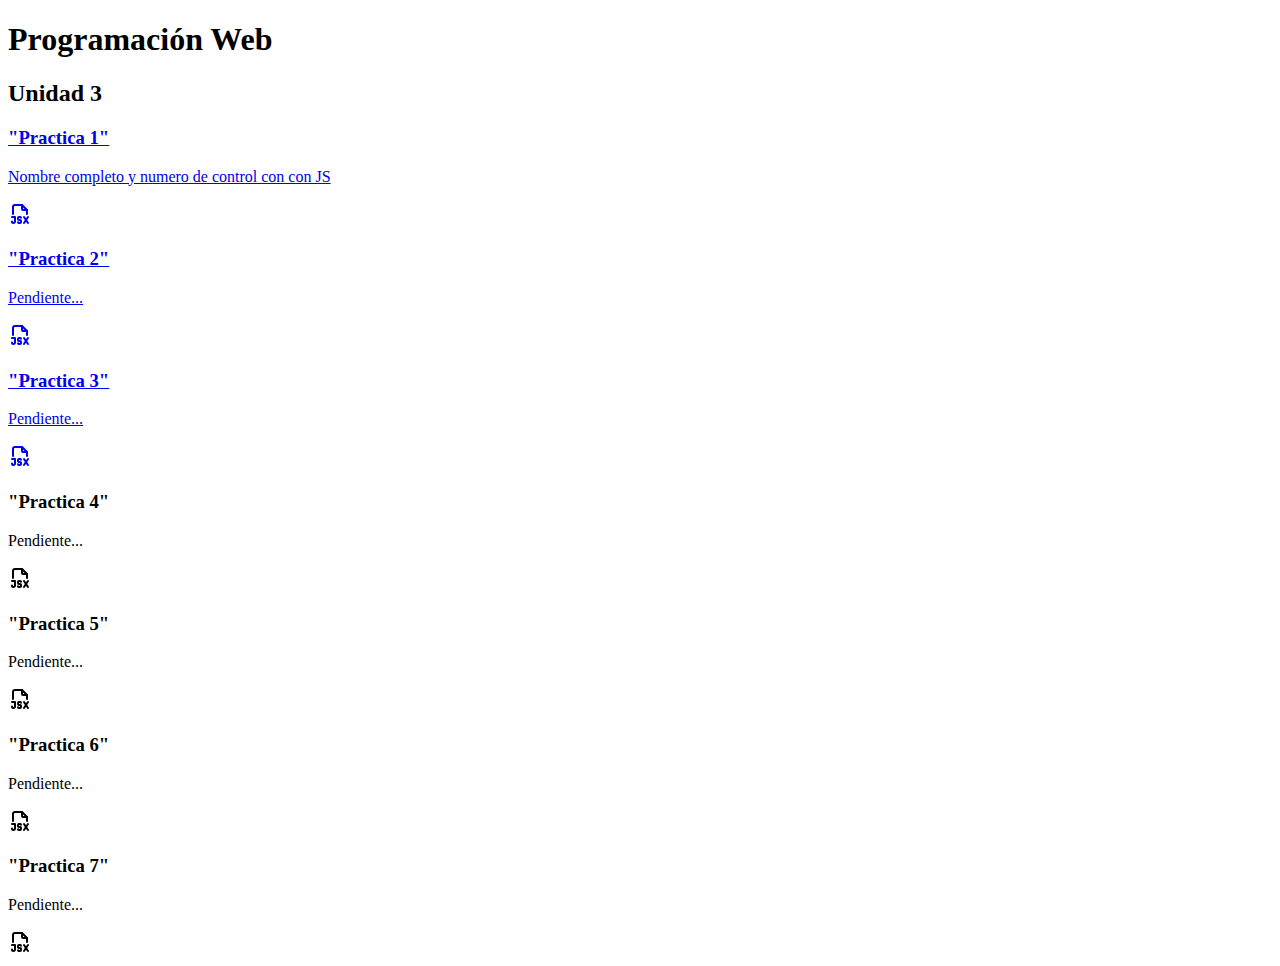
==== index.html @ dfa3f7fa "Asegurar archivos en la raíz del repositorio" ====
<!DOCTYPE html>
<html lang="en">
<head>
    <meta charset="UTF-8">
    <meta name="viewport" content="width=device-width, initial-scale=1.0">
    <title>Document</title>
    <link rel="stylesheet" href="css/estilos.css">
</head>
<body>
    <h1>Programación Web</h1>
    <h2>Unidad 3</h2>

    <div class="bento">
        <!-- practica 1 -->
        <a href="practicas/p1.html">
            <div class="grid grid1">
                <h3>"Practica 1"</h3>
                <p>Nombre completo y numero de control con con JS</p>
                <svg  xmlns="http://www.w3.org/2000/svg"  width="24"  height="24"  viewBox="0 0 24 24"  fill="none"  stroke="currentColor"  stroke-width="2"  stroke-linecap="round"  stroke-linejoin="round"  class="icon icon-tabler icons-tabler-outline icon-tabler-file-type-jsx"><path stroke="none" d="M0 0h24v24H0z" fill="none"/><path d="M14 3v4a1 1 0 0 0 1 1h4" /><path d="M5 12v-7a2 2 0 0 1 2 -2h7l5 5v4" /><path d="M4 15h3v4.5a1.5 1.5 0 0 1 -3 0" /><path d="M10 20.25c0 .414 .336 .75 .75 .75h1.25a1 1 0 0 0 1 -1v-1a1 1 0 0 0 -1 -1h-1a1 1 0 0 1 -1 -1v-1a1 1 0 0 1 1 -1h1.25a.75 .75 0 0 1 .75 .75" /><path d="M16 15l4 6" /><path d="M16 21l4 -6" /></svg>
            </div>
        </a>
        <!--  practica 2 -->
        <div>
            <a href="practicas/p2.html">
                <div class="grid grid2">
                    <h3>"Practica 2"</h3>
                    <p>Pendiente...</p>
                    <svg  xmlns="http://www.w3.org/2000/svg"  width="24"  height="24"  viewBox="0 0 24 24"  fill="none"  stroke="currentColor"  stroke-width="2"  stroke-linecap="round"  stroke-linejoin="round"  class="icon icon-tabler icons-tabler-outline icon-tabler-file-type-jsx"><path stroke="none" d="M0 0h24v24H0z" fill="none"/><path d="M14 3v4a1 1 0 0 0 1 1h4" /><path d="M5 12v-7a2 2 0 0 1 2 -2h7l5 5v4" /><path d="M4 15h3v4.5a1.5 1.5 0 0 1 -3 0" /><path d="M10 20.25c0 .414 .336 .75 .75 .75h1.25a1 1 0 0 0 1 -1v-1a1 1 0 0 0 -1 -1h-1a1 1 0 0 1 -1 -1v-1a1 1 0 0 1 1 -1h1.25a.75 .75 0 0 1 .75 .75" /><path d="M16 15l4 6" /><path d="M16 21l4 -6" /></svg>                <path stroke="none" d="M0 0h24v24H0z" fill="none"/>
                        <path d="M11 17a2.5 2.5 0 0 0 2 0" />
                        <path d="M12 3c-4.664 0 -7.396 2.331 -7.862 5.595a11.816 11.816 0 0 0 2 8.592a10.777 10.777 0 0 0 3.199 3.064c1.666 1 3.664 1 5.33 0a10.777 10.777 0 0 0 3.199 -3.064a11.89 11.89 0 0 0 2 -8.592c-.466 -3.265 -3.198 -5.595 -7.862 -5.595z" />
                        <path d="M8 11l2 2" />
                        <path d="M16 11l-2 2" />
                    </svg>
                </div>
            </a>
         </div>
        <!--  practica 3 -->
        <a href="practicas/p3.html">
            <div class="grid grid3" href="practicas/p2.html">
                <h3>"Practica 3"</h3>
                <p>Pendiente...</p>
                <svg  xmlns="http://www.w3.org/2000/svg"  width="24"  height="24"  viewBox="0 0 24 24"  fill="none"  stroke="currentColor"  stroke-width="2"  stroke-linecap="round"  stroke-linejoin="round"  class="icon icon-tabler icons-tabler-outline icon-tabler-file-type-jsx"><path stroke="none" d="M0 0h24v24H0z" fill="none"/><path d="M14 3v4a1 1 0 0 0 1 1h4" /><path d="M5 12v-7a2 2 0 0 1 2 -2h7l5 5v4" /><path d="M4 15h3v4.5a1.5 1.5 0 0 1 -3 0" /><path d="M10 20.25c0 .414 .336 .75 .75 .75h1.25a1 1 0 0 0 1 -1v-1a1 1 0 0 0 -1 -1h-1a1 1 0 0 1 -1 -1v-1a1 1 0 0 1 1 -1h1.25a.75 .75 0 0 1 .75 .75" /><path d="M16 15l4 6" /><path d="M16 21l4 -6" /></svg>                <path stroke="none" d="M0 0h24v24H0z" fill="none"/>
                    <path d="M15 3a3 3 0 0 1 3 3a3 3 0 1 1 -2.12 5.122l-4.758 4.758a3 3 0 1 1 -5.117 2.297l0 -.177l-.176 0a3 3 0 1 1 2.298 -5.115l4.758 -4.758a3 3 0 0 1 2.12 -5.122z" />
            </div>
        </a>
        <!--  practica 4 -->
        <div class="grid grid4">
            <h3>"Practica 4"</h3>
            <p>Pendiente...</p>
            <svg  xmlns="http://www.w3.org/2000/svg"  width="24"  height="24"  viewBox="0 0 24 24"  fill="none"  stroke="currentColor"  stroke-width="2"  stroke-linecap="round"  stroke-linejoin="round"  class="icon icon-tabler icons-tabler-outline icon-tabler-file-type-jsx"><path stroke="none" d="M0 0h24v24H0z" fill="none"/><path d="M14 3v4a1 1 0 0 0 1 1h4" /><path d="M5 12v-7a2 2 0 0 1 2 -2h7l5 5v4" /><path d="M4 15h3v4.5a1.5 1.5 0 0 1 -3 0" /><path d="M10 20.25c0 .414 .336 .75 .75 .75h1.25a1 1 0 0 0 1 -1v-1a1 1 0 0 0 -1 -1h-1a1 1 0 0 1 -1 -1v-1a1 1 0 0 1 1 -1h1.25a.75 .75 0 0 1 .75 .75" /><path d="M16 15l4 6" /><path d="M16 21l4 -6" /></svg>                <path stroke="none" d="M0 0h24v24H0z" fill="none"/>
                <path d="M8 19m-2 0a2 2 0 1 0 4 0a2 2 0 1 0 -4 0" />
                <path d="M18 19m-2 0a2 2 0 1 0 4 0a2 2 0 1 0 -4 0" />
                <path d="M2 5h2.5l1.632 4.897a6 6 0 0 0 5.693 4.103h2.675a5.5 5.5 0 0 0 0 -11h-.5v6" />
                <path d="M6 9h14" />
                <path d="M9 17l1 -3" />
                <path d="M16 14l1 3" />
              </svg>
        </div>
        <!--  practica 5 -->
        <div class="grid grid5">
            <h3>"Practica 5"</h3>
            <p>Pendiente...</p>
            <svg  xmlns="http://www.w3.org/2000/svg"  width="24"  height="24"  viewBox="0 0 24 24"  fill="none"  stroke="currentColor"  stroke-width="2"  stroke-linecap="round"  stroke-linejoin="round"  class="icon icon-tabler icons-tabler-outline icon-tabler-file-type-jsx"><path stroke="none" d="M0 0h24v24H0z" fill="none"/><path d="M14 3v4a1 1 0 0 0 1 1h4" /><path d="M5 12v-7a2 2 0 0 1 2 -2h7l5 5v4" /><path d="M4 15h3v4.5a1.5 1.5 0 0 1 -3 0" /><path d="M10 20.25c0 .414 .336 .75 .75 .75h1.25a1 1 0 0 0 1 -1v-1a1 1 0 0 0 -1 -1h-1a1 1 0 0 1 -1 -1v-1a1 1 0 0 1 1 -1h1.25a.75 .75 0 0 1 .75 .75" /><path d="M16 15l4 6" /><path d="M16 21l4 -6" /></svg>                <path stroke="none" d="M0 0h24v24H0z" fill="none"/>
                <path d="M12 14m-7 0a7 7 0 1 0 14 0a7 7 0 1 0 -14 0" />
                <path d="M12 11v-6a2 2 0 0 1 2 -2h2v1a2 2 0 0 1 -2 2h-2" />
                <path d="M10 10.5c1.333 .667 2.667 .667 4 0" />
              </svg>
        </div>
        <!--  practica 6 -->
        <div class="grid grid6">
            <h3>"Practica 6"</h3>
            <p>Pendiente...</p>
            <svg  xmlns="http://www.w3.org/2000/svg"  width="24"  height="24"  viewBox="0 0 24 24"  fill="none"  stroke="currentColor"  stroke-width="2"  stroke-linecap="round"  stroke-linejoin="round"  class="icon icon-tabler icons-tabler-outline icon-tabler-file-type-jsx"><path stroke="none" d="M0 0h24v24H0z" fill="none"/><path d="M14 3v4a1 1 0 0 0 1 1h4" /><path d="M5 12v-7a2 2 0 0 1 2 -2h7l5 5v4" /><path d="M4 15h3v4.5a1.5 1.5 0 0 1 -3 0" /><path d="M10 20.25c0 .414 .336 .75 .75 .75h1.25a1 1 0 0 0 1 -1v-1a1 1 0 0 0 -1 -1h-1a1 1 0 0 1 -1 -1v-1a1 1 0 0 1 1 -1h1.25a.75 .75 0 0 1 .75 .75" /><path d="M16 15l4 6" /><path d="M16 21l4 -6" /></svg>                <path stroke="none" d="M0 0h24v24H0z" fill="none"/>
                <path d="M17.553 16.75a7.5 7.5 0 0 0 -10.606 0" />
                <path d="M18 3.804a6 6 0 0 0 -8.196 2.196l10.392 6a6 6 0 0 0 -2.196 -8.196z" />
                <path d="M16.732 10c1.658 -2.87 2.225 -5.644 1.268 -6.196c-.957 -.552 -3.075 1.326 -4.732 4.196" />
                <path d="M15 9l-3 5.196" />
                <path d="M3 19.25a2.4 2.4 0 0 1 1 -.25a2.4 2.4 0 0 1 2 1a2.4 2.4 0 0 0 2 1a2.4 2.4 0 0 0 2 -1a2.4 2.4 0 0 1 2 -1a2.4 2.4 0 0 1 2 1a2.4 2.4 0 0 0 2 1a2.4 2.4 0 0 0 2 -1a2.4 2.4 0 0 1 2 -1a2.4 2.4 0 0 1 1 .25" />
              </svg>
        </div>
        <!--  practica 7 -->
        <div class="grid grid7">
            <h3>"Practica 7"</h3>
            <p>Pendiente...</p>
            <svg  xmlns="http://www.w3.org/2000/svg"  width="24"  height="24"  viewBox="0 0 24 24"  fill="none"  stroke="currentColor"  stroke-width="2"  stroke-linecap="round"  stroke-linejoin="round"  class="icon icon-tabler icons-tabler-outline icon-tabler-file-type-jsx"><path stroke="none" d="M0 0h24v24H0z" fill="none"/><path d="M14 3v4a1 1 0 0 0 1 1h4" /><path d="M5 12v-7a2 2 0 0 1 2 -2h7l5 5v4" /><path d="M4 15h3v4.5a1.5 1.5 0 0 1 -3 0" /><path d="M10 20.25c0 .414 .336 .75 .75 .75h1.25a1 1 0 0 0 1 -1v-1a1 1 0 0 0 -1 -1h-1a1 1 0 0 1 -1 -1v-1a1 1 0 0 1 1 -1h1.25a.75 .75 0 0 1 .75 .75" /><path d="M16 15l4 6" /><path d="M16 21l4 -6" /></svg>                <path stroke="none" d="M0 0h24v24H0z" fill="none"/>
                <path d="M5.628 11.283l5.644 -5.637c2.665 -2.663 5.924 -3.747 8.663 -1.205l.188 .181a2.987 2.987 0 0 1 0 4.228l-11.287 11.274a3 3 0 0 1 -4.089 .135l-.143 -.135c-2.728 -2.724 -1.704 -6.117 1.024 -8.841z" />
                <path d="M9.5 7.5l1.5 3.5" />
                <path d="M6.5 10.5l1.5 3.5" />
                <path d="M12.5 4.5l1.5 3.5" />
              </svg>
        </div>
        </div>
    </div>

</body>
</html>
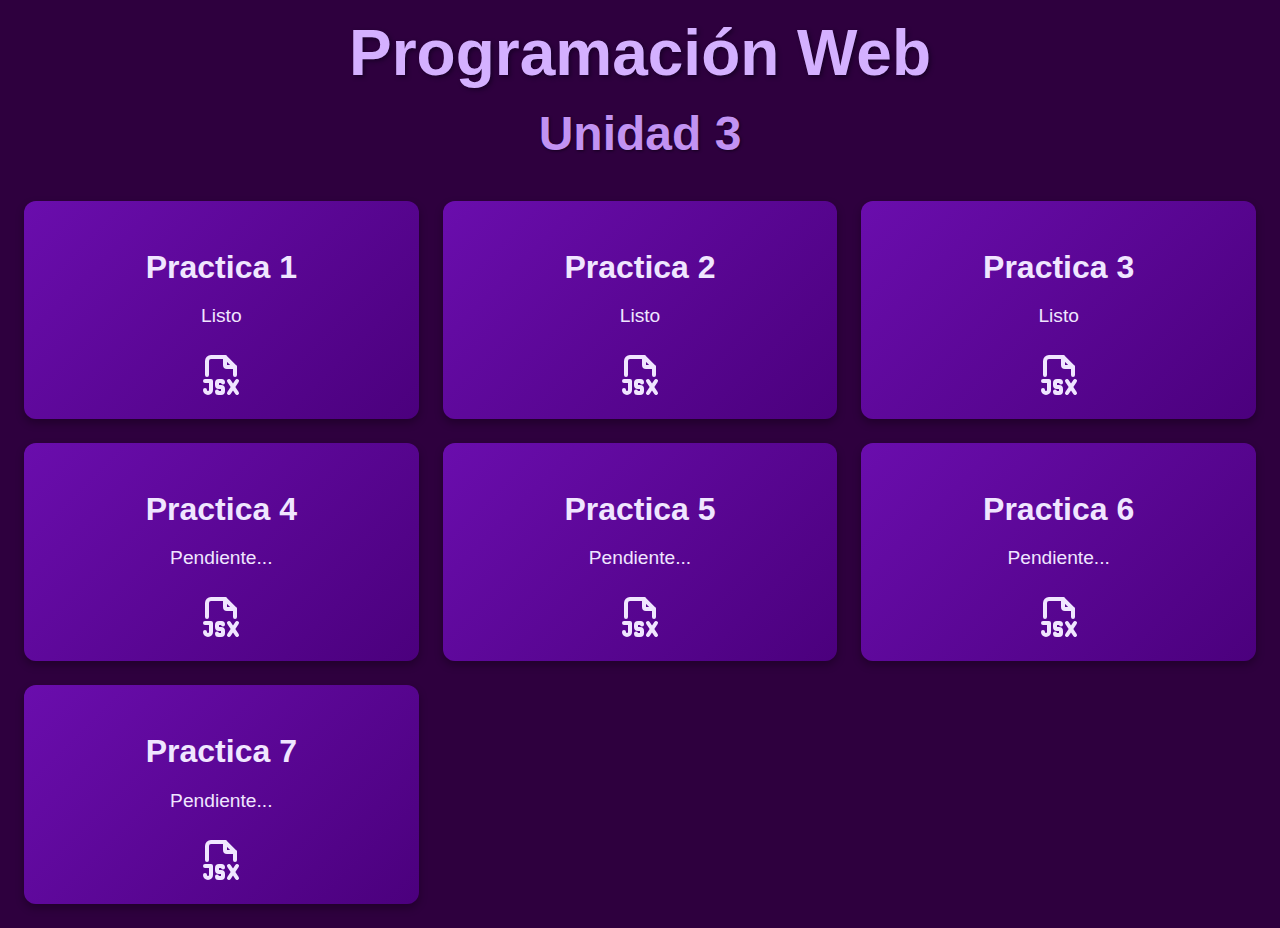
==== commit 78081f50: "Morado" ====
--- a/index.html
+++ b/index.html
@@ -14,8 +14,8 @@
         <!-- practica 1 -->
         <a href="practicas/p1.html">
             <div class="grid grid1">
-                <h3>"Practica 1"</h3>
-                <p>Nombre completo y numero de control con con JS</p>
+                <h3>Practica 1</h3>
+                <p>Listo</p>
                 <svg  xmlns="http://www.w3.org/2000/svg"  width="24"  height="24"  viewBox="0 0 24 24"  fill="none"  stroke="currentColor"  stroke-width="2"  stroke-linecap="round"  stroke-linejoin="round"  class="icon icon-tabler icons-tabler-outline icon-tabler-file-type-jsx"><path stroke="none" d="M0 0h24v24H0z" fill="none"/><path d="M14 3v4a1 1 0 0 0 1 1h4" /><path d="M5 12v-7a2 2 0 0 1 2 -2h7l5 5v4" /><path d="M4 15h3v4.5a1.5 1.5 0 0 1 -3 0" /><path d="M10 20.25c0 .414 .336 .75 .75 .75h1.25a1 1 0 0 0 1 -1v-1a1 1 0 0 0 -1 -1h-1a1 1 0 0 1 -1 -1v-1a1 1 0 0 1 1 -1h1.25a.75 .75 0 0 1 .75 .75" /><path d="M16 15l4 6" /><path d="M16 21l4 -6" /></svg>
             </div>
         </a>
@@ -23,8 +23,8 @@
         <div>
             <a href="practicas/p2.html">
                 <div class="grid grid2">
-                    <h3>"Practica 2"</h3>
-                    <p>Pendiente...</p>
+                    <h3>Practica 2</h3>
+                    <p>Listo</p>
                     <svg  xmlns="http://www.w3.org/2000/svg"  width="24"  height="24"  viewBox="0 0 24 24"  fill="none"  stroke="currentColor"  stroke-width="2"  stroke-linecap="round"  stroke-linejoin="round"  class="icon icon-tabler icons-tabler-outline icon-tabler-file-type-jsx"><path stroke="none" d="M0 0h24v24H0z" fill="none"/><path d="M14 3v4a1 1 0 0 0 1 1h4" /><path d="M5 12v-7a2 2 0 0 1 2 -2h7l5 5v4" /><path d="M4 15h3v4.5a1.5 1.5 0 0 1 -3 0" /><path d="M10 20.25c0 .414 .336 .75 .75 .75h1.25a1 1 0 0 0 1 -1v-1a1 1 0 0 0 -1 -1h-1a1 1 0 0 1 -1 -1v-1a1 1 0 0 1 1 -1h1.25a.75 .75 0 0 1 .75 .75" /><path d="M16 15l4 6" /><path d="M16 21l4 -6" /></svg>                <path stroke="none" d="M0 0h24v24H0z" fill="none"/>
                         <path d="M11 17a2.5 2.5 0 0 0 2 0" />
                         <path d="M12 3c-4.664 0 -7.396 2.331 -7.862 5.595a11.816 11.816 0 0 0 2 8.592a10.777 10.777 0 0 0 3.199 3.064c1.666 1 3.664 1 5.33 0a10.777 10.777 0 0 0 3.199 -3.064a11.89 11.89 0 0 0 2 -8.592c-.466 -3.265 -3.198 -5.595 -7.862 -5.595z" />
@@ -37,15 +37,15 @@
         <!--  practica 3 -->
         <a href="practicas/p3.html">
             <div class="grid grid3" href="practicas/p2.html">
-                <h3>"Practica 3"</h3>
-                <p>Pendiente...</p>
+                <h3>Practica 3</h3>
+                <p>Listo</p>
                 <svg  xmlns="http://www.w3.org/2000/svg"  width="24"  height="24"  viewBox="0 0 24 24"  fill="none"  stroke="currentColor"  stroke-width="2"  stroke-linecap="round"  stroke-linejoin="round"  class="icon icon-tabler icons-tabler-outline icon-tabler-file-type-jsx"><path stroke="none" d="M0 0h24v24H0z" fill="none"/><path d="M14 3v4a1 1 0 0 0 1 1h4" /><path d="M5 12v-7a2 2 0 0 1 2 -2h7l5 5v4" /><path d="M4 15h3v4.5a1.5 1.5 0 0 1 -3 0" /><path d="M10 20.25c0 .414 .336 .75 .75 .75h1.25a1 1 0 0 0 1 -1v-1a1 1 0 0 0 -1 -1h-1a1 1 0 0 1 -1 -1v-1a1 1 0 0 1 1 -1h1.25a.75 .75 0 0 1 .75 .75" /><path d="M16 15l4 6" /><path d="M16 21l4 -6" /></svg>                <path stroke="none" d="M0 0h24v24H0z" fill="none"/>
                     <path d="M15 3a3 3 0 0 1 3 3a3 3 0 1 1 -2.12 5.122l-4.758 4.758a3 3 0 1 1 -5.117 2.297l0 -.177l-.176 0a3 3 0 1 1 2.298 -5.115l4.758 -4.758a3 3 0 0 1 2.12 -5.122z" />
             </div>
         </a>
         <!--  practica 4 -->
         <div class="grid grid4">
-            <h3>"Practica 4"</h3>
+            <h3>Practica 4</h3>
             <p>Pendiente...</p>
             <svg  xmlns="http://www.w3.org/2000/svg"  width="24"  height="24"  viewBox="0 0 24 24"  fill="none"  stroke="currentColor"  stroke-width="2"  stroke-linecap="round"  stroke-linejoin="round"  class="icon icon-tabler icons-tabler-outline icon-tabler-file-type-jsx"><path stroke="none" d="M0 0h24v24H0z" fill="none"/><path d="M14 3v4a1 1 0 0 0 1 1h4" /><path d="M5 12v-7a2 2 0 0 1 2 -2h7l5 5v4" /><path d="M4 15h3v4.5a1.5 1.5 0 0 1 -3 0" /><path d="M10 20.25c0 .414 .336 .75 .75 .75h1.25a1 1 0 0 0 1 -1v-1a1 1 0 0 0 -1 -1h-1a1 1 0 0 1 -1 -1v-1a1 1 0 0 1 1 -1h1.25a.75 .75 0 0 1 .75 .75" /><path d="M16 15l4 6" /><path d="M16 21l4 -6" /></svg>                <path stroke="none" d="M0 0h24v24H0z" fill="none"/>
                 <path d="M8 19m-2 0a2 2 0 1 0 4 0a2 2 0 1 0 -4 0" />
@@ -58,7 +58,7 @@
         </div>
         <!--  practica 5 -->
         <div class="grid grid5">
-            <h3>"Practica 5"</h3>
+            <h3>Practica 5</h3>
             <p>Pendiente...</p>
             <svg  xmlns="http://www.w3.org/2000/svg"  width="24"  height="24"  viewBox="0 0 24 24"  fill="none"  stroke="currentColor"  stroke-width="2"  stroke-linecap="round"  stroke-linejoin="round"  class="icon icon-tabler icons-tabler-outline icon-tabler-file-type-jsx"><path stroke="none" d="M0 0h24v24H0z" fill="none"/><path d="M14 3v4a1 1 0 0 0 1 1h4" /><path d="M5 12v-7a2 2 0 0 1 2 -2h7l5 5v4" /><path d="M4 15h3v4.5a1.5 1.5 0 0 1 -3 0" /><path d="M10 20.25c0 .414 .336 .75 .75 .75h1.25a1 1 0 0 0 1 -1v-1a1 1 0 0 0 -1 -1h-1a1 1 0 0 1 -1 -1v-1a1 1 0 0 1 1 -1h1.25a.75 .75 0 0 1 .75 .75" /><path d="M16 15l4 6" /><path d="M16 21l4 -6" /></svg>                <path stroke="none" d="M0 0h24v24H0z" fill="none"/>
                 <path d="M12 14m-7 0a7 7 0 1 0 14 0a7 7 0 1 0 -14 0" />
@@ -68,7 +68,7 @@
         </div>
         <!--  practica 6 -->
         <div class="grid grid6">
-            <h3>"Practica 6"</h3>
+            <h3>Practica 6</h3>
             <p>Pendiente...</p>
             <svg  xmlns="http://www.w3.org/2000/svg"  width="24"  height="24"  viewBox="0 0 24 24"  fill="none"  stroke="currentColor"  stroke-width="2"  stroke-linecap="round"  stroke-linejoin="round"  class="icon icon-tabler icons-tabler-outline icon-tabler-file-type-jsx"><path stroke="none" d="M0 0h24v24H0z" fill="none"/><path d="M14 3v4a1 1 0 0 0 1 1h4" /><path d="M5 12v-7a2 2 0 0 1 2 -2h7l5 5v4" /><path d="M4 15h3v4.5a1.5 1.5 0 0 1 -3 0" /><path d="M10 20.25c0 .414 .336 .75 .75 .75h1.25a1 1 0 0 0 1 -1v-1a1 1 0 0 0 -1 -1h-1a1 1 0 0 1 -1 -1v-1a1 1 0 0 1 1 -1h1.25a.75 .75 0 0 1 .75 .75" /><path d="M16 15l4 6" /><path d="M16 21l4 -6" /></svg>                <path stroke="none" d="M0 0h24v24H0z" fill="none"/>
                 <path d="M17.553 16.75a7.5 7.5 0 0 0 -10.606 0" />
@@ -80,7 +80,7 @@
         </div>
         <!--  practica 7 -->
         <div class="grid grid7">
-            <h3>"Practica 7"</h3>
+            <h3>Practica 7</h3>
             <p>Pendiente...</p>
             <svg  xmlns="http://www.w3.org/2000/svg"  width="24"  height="24"  viewBox="0 0 24 24"  fill="none"  stroke="currentColor"  stroke-width="2"  stroke-linecap="round"  stroke-linejoin="round"  class="icon icon-tabler icons-tabler-outline icon-tabler-file-type-jsx"><path stroke="none" d="M0 0h24v24H0z" fill="none"/><path d="M14 3v4a1 1 0 0 0 1 1h4" /><path d="M5 12v-7a2 2 0 0 1 2 -2h7l5 5v4" /><path d="M4 15h3v4.5a1.5 1.5 0 0 1 -3 0" /><path d="M10 20.25c0 .414 .336 .75 .75 .75h1.25a1 1 0 0 0 1 -1v-1a1 1 0 0 0 -1 -1h-1a1 1 0 0 1 -1 -1v-1a1 1 0 0 1 1 -1h1.25a.75 .75 0 0 1 .75 .75" /><path d="M16 15l4 6" /><path d="M16 21l4 -6" /></svg>                <path stroke="none" d="M0 0h24v24H0z" fill="none"/>
                 <path d="M5.628 11.283l5.644 -5.637c2.665 -2.663 5.924 -3.747 8.663 -1.205l.188 .181a2.987 2.987 0 0 1 0 4.228l-11.287 11.274a3 3 0 0 1 -4.089 .135l-.143 -.135c-2.728 -2.724 -1.704 -6.117 1.024 -8.841z" />
--- a/css/estilos.css
+++ b/css/estilos.css
@@ -0,0 +1,96 @@
+/* Estilo base */
+body {
+    background-color: #2e003e; /* Morado oscuro */
+    font-family: 'Arial', sans-serif;
+    margin: 0;
+    padding: 0;
+    color: #ffffff; /* Texto claro para contraste */
+}
+
+h1, h2 {
+    text-align: center;
+    margin: 1rem 0;
+    font-weight: bold;
+}
+
+h1 {
+    font-size: 4rem;
+    color: #d4b0ff; /* Morado claro */
+    text-shadow: 2px 2px 4px #1a0029;
+}
+
+h2 {
+    font-size: 3rem;
+    color: #c292f2; /* Otro tono de morado */
+    text-shadow: 1px 1px 3px #14001e;
+}
+
+/* Contenedor principal */
+.bento {
+    display: grid;
+    grid-template-columns: repeat(3, 1fr);
+    gap: 1.5rem;
+    padding: 1.5rem;
+}
+
+/* Estilos de las tarjetas */
+.grid {
+    background: linear-gradient(135deg, #6a0dad, #4b007d);
+    padding: 1rem;
+    border-radius: 0.75em;
+    text-align: center;
+    box-shadow: 0 4px 8px rgba(0, 0, 0, 0.3);
+    transition: transform 0.3s ease, box-shadow 0.3s ease;
+    color: #f0e6ff;
+}
+
+.grid h3 {
+    font-size: 2rem;
+    margin-bottom: 0.5rem;
+}
+
+.grid p {
+    font-size: 1.2rem;
+    margin-bottom: 1rem;
+}
+
+.grid:hover {
+    transform: translateY(-10px) scale(1.05);
+    box-shadow: 0 8px 16px rgba(0, 0, 0, 0.5);
+    background: linear-gradient(135deg, #9d4edd, #6a0dad);
+}
+
+/* Íconos */
+.icon {
+    width: 3rem;
+    height: auto;
+    margin-top: 0.5rem;
+}
+
+/* Links */
+a {
+    text-decoration: none;
+    color: inherit;
+}
+
+/* Responsividad */
+@media (max-width: 768px) {
+    .bento {
+        grid-template-columns: repeat(2, 1fr);
+    }
+    h1, h2 {
+        font-size: 3rem;
+    }
+}
+
+@media (max-width: 480px) {
+    .bento {
+        grid-template-columns: repeat(1, 1fr);
+    }
+    h1 {
+        font-size: 2.5rem;
+    }
+    h2 {
+        font-size: 2rem;
+    }
+}
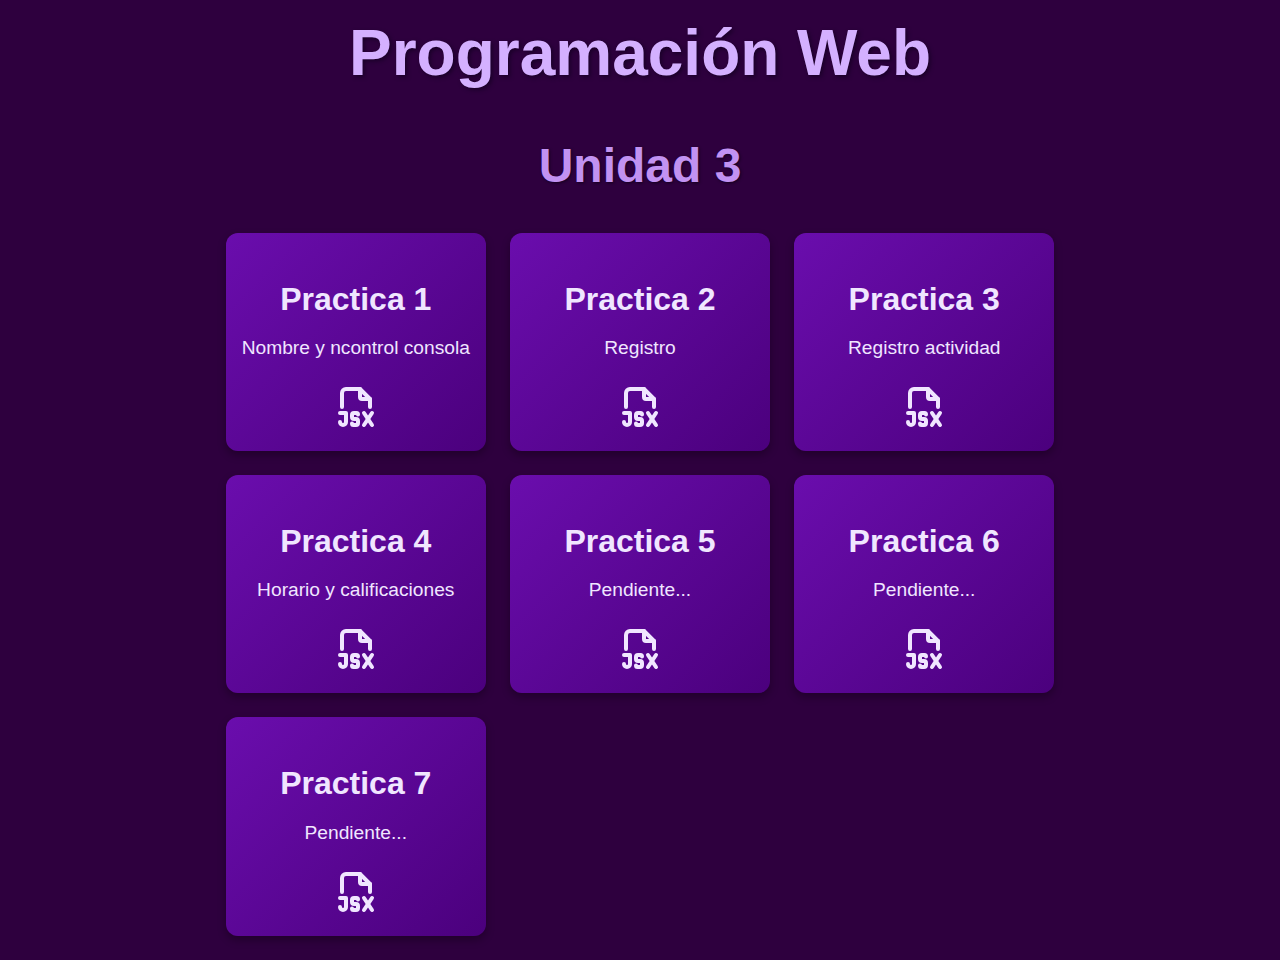
==== commit f46e84a1: "P5" ====
--- a/index.html
+++ b/index.html
@@ -15,7 +15,7 @@
         <a href="practicas/p1.html">
             <div class="grid grid1">
                 <h3>Practica 1</h3>
-                <p>Listo</p>
+                <p>Nombre y ncontrol consola</p>
                 <svg  xmlns="http://www.w3.org/2000/svg"  width="24"  height="24"  viewBox="0 0 24 24"  fill="none"  stroke="currentColor"  stroke-width="2"  stroke-linecap="round"  stroke-linejoin="round"  class="icon icon-tabler icons-tabler-outline icon-tabler-file-type-jsx"><path stroke="none" d="M0 0h24v24H0z" fill="none"/><path d="M14 3v4a1 1 0 0 0 1 1h4" /><path d="M5 12v-7a2 2 0 0 1 2 -2h7l5 5v4" /><path d="M4 15h3v4.5a1.5 1.5 0 0 1 -3 0" /><path d="M10 20.25c0 .414 .336 .75 .75 .75h1.25a1 1 0 0 0 1 -1v-1a1 1 0 0 0 -1 -1h-1a1 1 0 0 1 -1 -1v-1a1 1 0 0 1 1 -1h1.25a.75 .75 0 0 1 .75 .75" /><path d="M16 15l4 6" /><path d="M16 21l4 -6" /></svg>
             </div>
         </a>
@@ -24,7 +24,7 @@
             <a href="practicas/p2.html">
                 <div class="grid grid2">
                     <h3>Practica 2</h3>
-                    <p>Listo</p>
+                    <p>Registro</p>
                     <svg  xmlns="http://www.w3.org/2000/svg"  width="24"  height="24"  viewBox="0 0 24 24"  fill="none"  stroke="currentColor"  stroke-width="2"  stroke-linecap="round"  stroke-linejoin="round"  class="icon icon-tabler icons-tabler-outline icon-tabler-file-type-jsx"><path stroke="none" d="M0 0h24v24H0z" fill="none"/><path d="M14 3v4a1 1 0 0 0 1 1h4" /><path d="M5 12v-7a2 2 0 0 1 2 -2h7l5 5v4" /><path d="M4 15h3v4.5a1.5 1.5 0 0 1 -3 0" /><path d="M10 20.25c0 .414 .336 .75 .75 .75h1.25a1 1 0 0 0 1 -1v-1a1 1 0 0 0 -1 -1h-1a1 1 0 0 1 -1 -1v-1a1 1 0 0 1 1 -1h1.25a.75 .75 0 0 1 .75 .75" /><path d="M16 15l4 6" /><path d="M16 21l4 -6" /></svg>                <path stroke="none" d="M0 0h24v24H0z" fill="none"/>
                         <path d="M11 17a2.5 2.5 0 0 0 2 0" />
                         <path d="M12 3c-4.664 0 -7.396 2.331 -7.862 5.595a11.816 11.816 0 0 0 2 8.592a10.777 10.777 0 0 0 3.199 3.064c1.666 1 3.664 1 5.33 0a10.777 10.777 0 0 0 3.199 -3.064a11.89 11.89 0 0 0 2 -8.592c-.466 -3.265 -3.198 -5.595 -7.862 -5.595z" />
@@ -38,24 +38,28 @@
         <a href="practicas/p3.html">
             <div class="grid grid3" href="practicas/p2.html">
                 <h3>Practica 3</h3>
-                <p>Listo</p>
+                <p>Registro actividad</p>
                 <svg  xmlns="http://www.w3.org/2000/svg"  width="24"  height="24"  viewBox="0 0 24 24"  fill="none"  stroke="currentColor"  stroke-width="2"  stroke-linecap="round"  stroke-linejoin="round"  class="icon icon-tabler icons-tabler-outline icon-tabler-file-type-jsx"><path stroke="none" d="M0 0h24v24H0z" fill="none"/><path d="M14 3v4a1 1 0 0 0 1 1h4" /><path d="M5 12v-7a2 2 0 0 1 2 -2h7l5 5v4" /><path d="M4 15h3v4.5a1.5 1.5 0 0 1 -3 0" /><path d="M10 20.25c0 .414 .336 .75 .75 .75h1.25a1 1 0 0 0 1 -1v-1a1 1 0 0 0 -1 -1h-1a1 1 0 0 1 -1 -1v-1a1 1 0 0 1 1 -1h1.25a.75 .75 0 0 1 .75 .75" /><path d="M16 15l4 6" /><path d="M16 21l4 -6" /></svg>                <path stroke="none" d="M0 0h24v24H0z" fill="none"/>
                     <path d="M15 3a3 3 0 0 1 3 3a3 3 0 1 1 -2.12 5.122l-4.758 4.758a3 3 0 1 1 -5.117 2.297l0 -.177l-.176 0a3 3 0 1 1 2.298 -5.115l4.758 -4.758a3 3 0 0 1 2.12 -5.122z" />
             </div>
         </a>
         <!--  practica 4 -->
-        <div class="grid grid4">
-            <h3>Practica 4</h3>
-            <p>Pendiente...</p>
-            <svg  xmlns="http://www.w3.org/2000/svg"  width="24"  height="24"  viewBox="0 0 24 24"  fill="none"  stroke="currentColor"  stroke-width="2"  stroke-linecap="round"  stroke-linejoin="round"  class="icon icon-tabler icons-tabler-outline icon-tabler-file-type-jsx"><path stroke="none" d="M0 0h24v24H0z" fill="none"/><path d="M14 3v4a1 1 0 0 0 1 1h4" /><path d="M5 12v-7a2 2 0 0 1 2 -2h7l5 5v4" /><path d="M4 15h3v4.5a1.5 1.5 0 0 1 -3 0" /><path d="M10 20.25c0 .414 .336 .75 .75 .75h1.25a1 1 0 0 0 1 -1v-1a1 1 0 0 0 -1 -1h-1a1 1 0 0 1 -1 -1v-1a1 1 0 0 1 1 -1h1.25a.75 .75 0 0 1 .75 .75" /><path d="M16 15l4 6" /><path d="M16 21l4 -6" /></svg>                <path stroke="none" d="M0 0h24v24H0z" fill="none"/>
-                <path d="M8 19m-2 0a2 2 0 1 0 4 0a2 2 0 1 0 -4 0" />
-                <path d="M18 19m-2 0a2 2 0 1 0 4 0a2 2 0 1 0 -4 0" />
-                <path d="M2 5h2.5l1.632 4.897a6 6 0 0 0 5.693 4.103h2.675a5.5 5.5 0 0 0 0 -11h-.5v6" />
-                <path d="M6 9h14" />
-                <path d="M9 17l1 -3" />
-                <path d="M16 14l1 3" />
-              </svg>
-        </div>
+        <div>
+            <a href="practicas/p4.html">
+                <div class="grid grid4">
+                <h3>Practica 4</h3>
+                <p>Horario y calificaciones</p>
+                <svg  xmlns="http://www.w3.org/2000/svg"  width="24"  height="24"  viewBox="0 0 24 24"  fill="none"  stroke="currentColor"  stroke-width="2"  stroke-linecap="round"  stroke-linejoin="round"  class="icon icon-tabler icons-tabler-outline icon-tabler-file-type-jsx"><path stroke="none" d="M0 0h24v24H0z" fill="none"/><path d="M14 3v4a1 1 0 0 0 1 1h4" /><path d="M5 12v-7a2 2 0 0 1 2 -2h7l5 5v4" /><path d="M4 15h3v4.5a1.5 1.5 0 0 1 -3 0" /><path d="M10 20.25c0 .414 .336 .75 .75 .75h1.25a1 1 0 0 0 1 -1v-1a1 1 0 0 0 -1 -1h-1a1 1 0 0 1 -1 -1v-1a1 1 0 0 1 1 -1h1.25a.75 .75 0 0 1 .75 .75" /><path d="M16 15l4 6" /><path d="M16 21l4 -6" /></svg>                <path stroke="none" d="M0 0h24v24H0z" fill="none"/>
+                    <path d="M8 19m-2 0a2 2 0 1 0 4 0a2 2 0 1 0 -4 0" />
+                    <path d="M18 19m-2 0a2 2 0 1 0 4 0a2 2 0 1 0 -4 0" />
+                    <path d="M2 5h2.5l1.632 4.897a6 6 0 0 0 5.693 4.103h2.675a5.5 5.5 0 0 0 0 -11h-.5v6" />
+                    <path d="M6 9h14" />
+                    <path d="M9 17l1 -3" />
+                    <path d="M16 14l1 3" />
+                </svg>
+                </div>
+             </a>
+    </div>
         <!--  practica 5 -->
         <div class="grid grid5">
             <h3>Practica 5</h3>
--- a/css/estilos.css
+++ b/css/estilos.css
@@ -23,6 +23,13 @@
     font-size: 3rem;
     color: #c292f2; /* Otro tono de morado */
     text-shadow: 1px 1px 3px #14001e;
+}
+
+.descripcion {
+    font-family: Helvetica, Arial, sans-serif;
+    text-align: center;
+    color: #fff;
+    margin: 20px 0;
 }
 
 /* Contenedor principal */
@@ -94,3 +101,54 @@
         font-size: 2rem;
     }
 }
+
+body {
+    display: flex;
+    flex-direction: column;
+    justify-content: center;
+    align-items: center;
+    min-height: 100vh;
+    margin: 0;
+    background-color: #2e003e;
+    font-family: 'Arial', sans-serif;
+    color: #ffffff;
+}
+
+h1 {
+    font-size: 4rem;
+    color: #d4b0ff;
+    text-shadow: 2px 2px 4px #1a0029;
+    margin-bottom: 2rem;
+}
+
+.descripcion {
+    font-family: Helvetica, Arial, sans-serif;
+    text-align: center;
+    color: #fff;
+    margin: 20px 0;
+}
+
+button {
+    background: linear-gradient(135deg, #9d4edd, #6a0dad);
+    color: #fff;
+    font-size: 1.2rem;
+    font-family: 'Helvetica', Arial, sans-serif;
+    border: none;
+    border-radius: 0.75rem;
+    padding: 0.75rem 1.5rem;
+    cursor: pointer;
+    box-shadow: 0 4px 8px rgba(0, 0, 0, 0.3);
+    transition: background 0.3s ease, transform 0.3s ease, box-shadow 0.3s ease;
+    margin: 1rem;
+}
+
+button:hover {
+    background: linear-gradient(135deg, #c292f2, #9d4edd);
+    transform: translateY(-5px) scale(1.05);
+    box-shadow: 0 8px 16px rgba(0, 0, 0, 0.5);
+}
+
+button:active {
+    transform: translateY(2px) scale(1);
+    box-shadow: 0 4px 8px rgba(0, 0, 0, 0.3);
+}
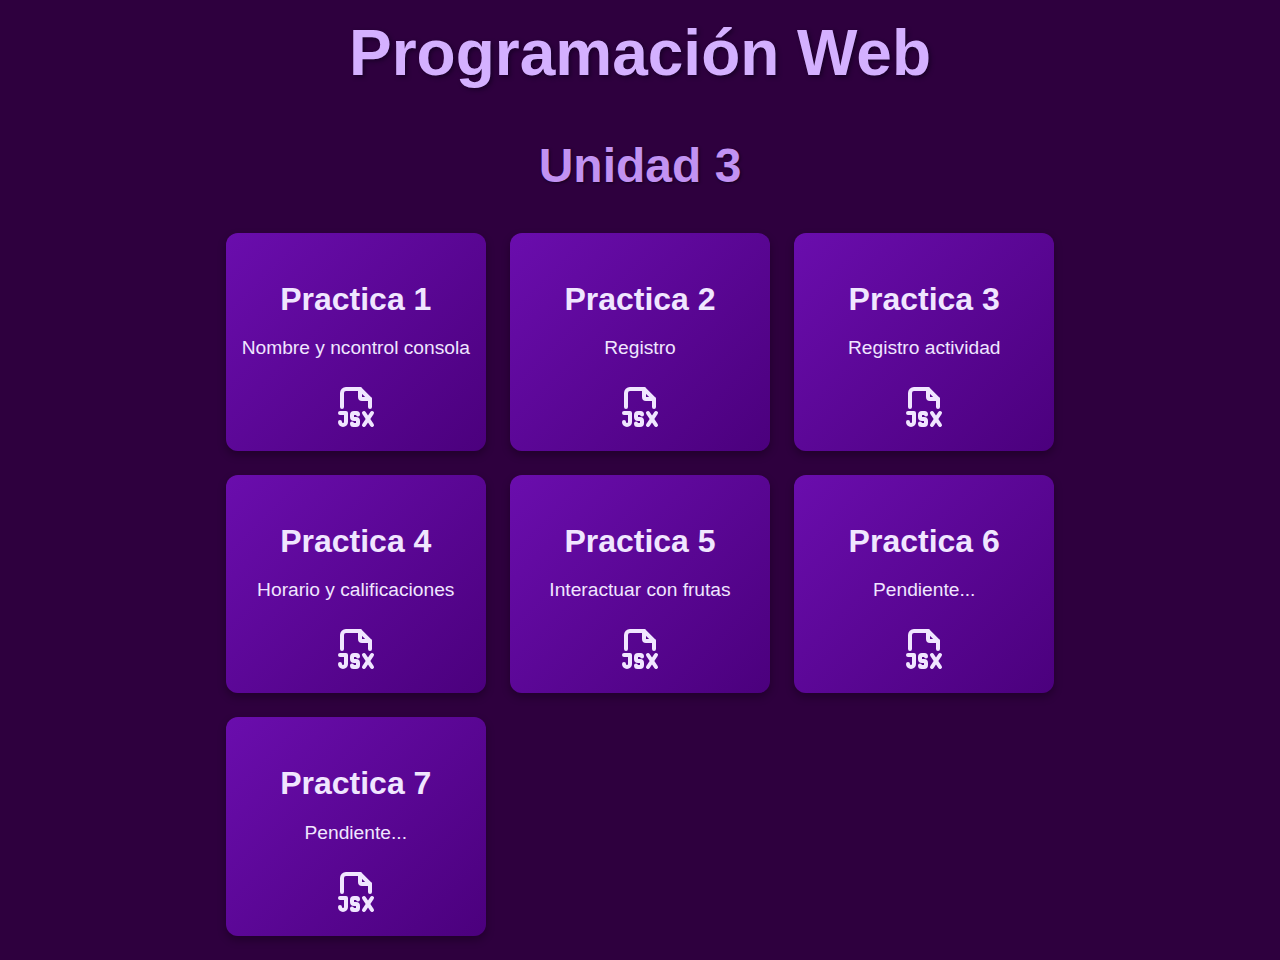
==== commit c2fe3714: "P5 ESTA SI ES" ====
--- a/index.html
+++ b/index.html
@@ -36,7 +36,7 @@
          </div>
         <!--  practica 3 -->
         <a href="practicas/p3.html">
-            <div class="grid grid3" href="practicas/p2.html">
+            <div class="grid grid3" href="practicas/p3.html">
                 <h3>Practica 3</h3>
                 <p>Registro actividad</p>
                 <svg  xmlns="http://www.w3.org/2000/svg"  width="24"  height="24"  viewBox="0 0 24 24"  fill="none"  stroke="currentColor"  stroke-width="2"  stroke-linecap="round"  stroke-linejoin="round"  class="icon icon-tabler icons-tabler-outline icon-tabler-file-type-jsx"><path stroke="none" d="M0 0h24v24H0z" fill="none"/><path d="M14 3v4a1 1 0 0 0 1 1h4" /><path d="M5 12v-7a2 2 0 0 1 2 -2h7l5 5v4" /><path d="M4 15h3v4.5a1.5 1.5 0 0 1 -3 0" /><path d="M10 20.25c0 .414 .336 .75 .75 .75h1.25a1 1 0 0 0 1 -1v-1a1 1 0 0 0 -1 -1h-1a1 1 0 0 1 -1 -1v-1a1 1 0 0 1 1 -1h1.25a.75 .75 0 0 1 .75 .75" /><path d="M16 15l4 6" /><path d="M16 21l4 -6" /></svg>                <path stroke="none" d="M0 0h24v24H0z" fill="none"/>
@@ -61,15 +61,15 @@
              </a>
     </div>
         <!--  practica 5 -->
-        <div class="grid grid5">
-            <h3>Practica 5</h3>
-            <p>Pendiente...</p>
-            <svg  xmlns="http://www.w3.org/2000/svg"  width="24"  height="24"  viewBox="0 0 24 24"  fill="none"  stroke="currentColor"  stroke-width="2"  stroke-linecap="round"  stroke-linejoin="round"  class="icon icon-tabler icons-tabler-outline icon-tabler-file-type-jsx"><path stroke="none" d="M0 0h24v24H0z" fill="none"/><path d="M14 3v4a1 1 0 0 0 1 1h4" /><path d="M5 12v-7a2 2 0 0 1 2 -2h7l5 5v4" /><path d="M4 15h3v4.5a1.5 1.5 0 0 1 -3 0" /><path d="M10 20.25c0 .414 .336 .75 .75 .75h1.25a1 1 0 0 0 1 -1v-1a1 1 0 0 0 -1 -1h-1a1 1 0 0 1 -1 -1v-1a1 1 0 0 1 1 -1h1.25a.75 .75 0 0 1 .75 .75" /><path d="M16 15l4 6" /><path d="M16 21l4 -6" /></svg>                <path stroke="none" d="M0 0h24v24H0z" fill="none"/>
-                <path d="M12 14m-7 0a7 7 0 1 0 14 0a7 7 0 1 0 -14 0" />
-                <path d="M12 11v-6a2 2 0 0 1 2 -2h2v1a2 2 0 0 1 -2 2h-2" />
-                <path d="M10 10.5c1.333 .667 2.667 .667 4 0" />
-              </svg>
-        </div>
+        <a href="practicas/p5.html">
+            <div class="grid grid5">
+                <h3>Practica 5</h3>
+                <p>Interactuar con frutas</p>
+                <svg  xmlns="http://www.w3.org/2000/svg"  width="24"  height="24"  viewBox="0 0 24 24"  fill="none"  stroke="currentColor"  stroke-width="2"  stroke-linecap="round"  stroke-linejoin="round"  class="icon icon-tabler icons-tabler-outline icon-tabler-file-type-jsx"><path stroke="none" d="M0 0h24v24H0z" fill="none"/><path d="M14 3v4a1 1 0 0 0 1 1h4" /><path d="M5 12v-7a2 2 0 0 1 2 -2h7l5 5v4" /><path d="M4 15h3v4.5a1.5 1.5 0 0 1 -3 0" /><path d="M10 20.25c0 .414 .336 .75 .75 .75h1.25a1 1 0 0 0 1 -1v-1a1 1 0 0 0 -1 -1h-1a1 1 0 0 1 -1 -1v-1a1 1 0 0 1 1 -1h1.25a.75 .75 0 0 1 .75 .75" /><path d="M16 15l4 6" /><path d="M16 21l4 -6" /></svg>                <path stroke="none" d="M0 0h24v24H0z" fill="none"/>
+                    <path d="M15 3a3 3 0 0 1 3 3a3 3 0 1 1 -2.12 5.122l-4.758 4.758a3 3 0 1 1 -5.117 2.297l0 -.177l-.176 0a3 3 0 1 1 2.298 -5.115l4.758 -4.758a3 3 0 0 1 2.12 -5.122z" />
+            </div>
+        </a>
+
         <!--  practica 6 -->
         <div class="grid grid6">
             <h3>Practica 6</h3>
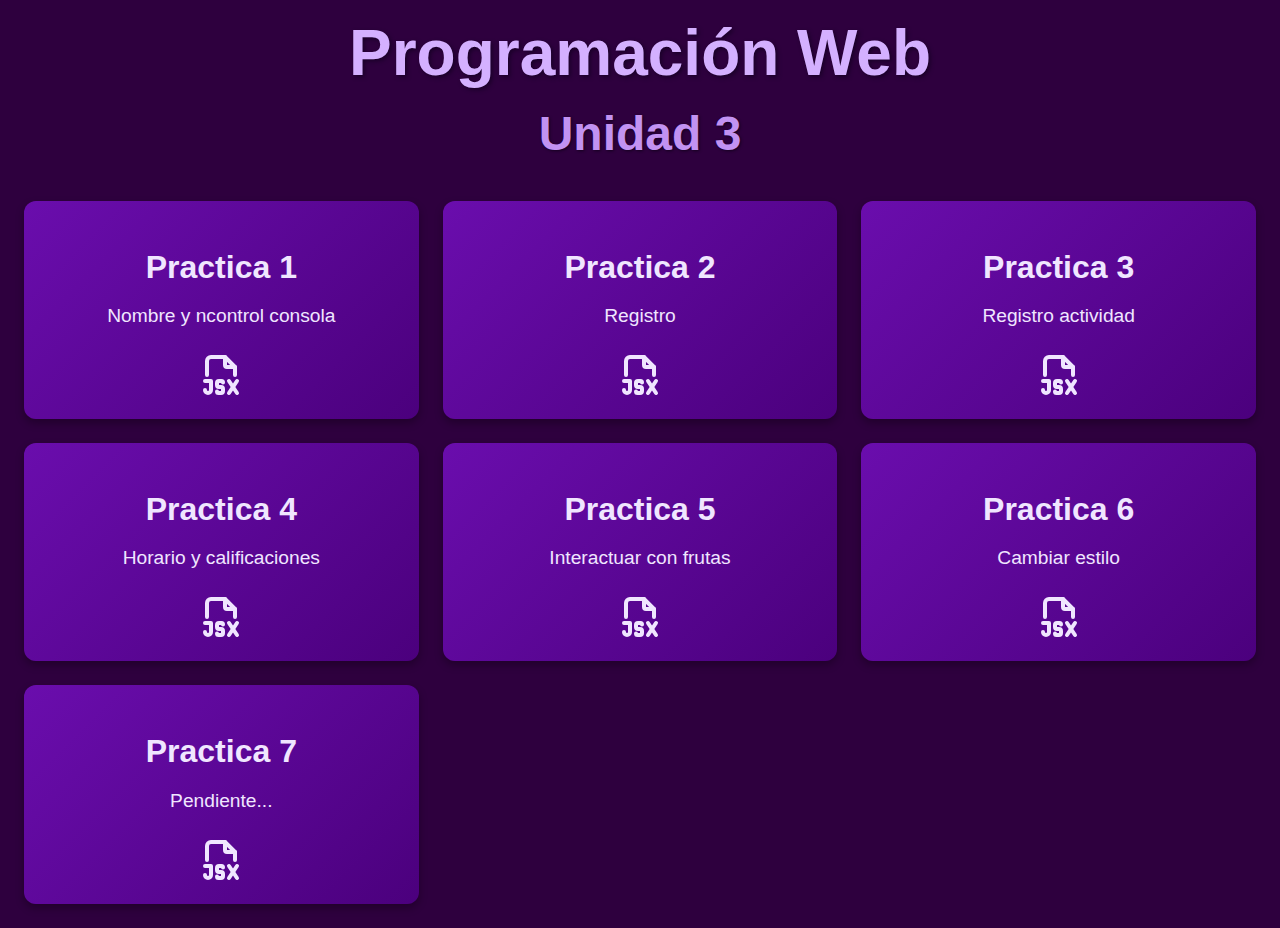
==== commit fd859e91: "P6" ====
--- a/index.html
+++ b/index.html
@@ -71,16 +71,21 @@
         </a>
 
         <!--  practica 6 -->
-        <div class="grid grid6">
-            <h3>Practica 6</h3>
-            <p>Pendiente...</p>
-            <svg  xmlns="http://www.w3.org/2000/svg"  width="24"  height="24"  viewBox="0 0 24 24"  fill="none"  stroke="currentColor"  stroke-width="2"  stroke-linecap="round"  stroke-linejoin="round"  class="icon icon-tabler icons-tabler-outline icon-tabler-file-type-jsx"><path stroke="none" d="M0 0h24v24H0z" fill="none"/><path d="M14 3v4a1 1 0 0 0 1 1h4" /><path d="M5 12v-7a2 2 0 0 1 2 -2h7l5 5v4" /><path d="M4 15h3v4.5a1.5 1.5 0 0 1 -3 0" /><path d="M10 20.25c0 .414 .336 .75 .75 .75h1.25a1 1 0 0 0 1 -1v-1a1 1 0 0 0 -1 -1h-1a1 1 0 0 1 -1 -1v-1a1 1 0 0 1 1 -1h1.25a.75 .75 0 0 1 .75 .75" /><path d="M16 15l4 6" /><path d="M16 21l4 -6" /></svg>                <path stroke="none" d="M0 0h24v24H0z" fill="none"/>
-                <path d="M17.553 16.75a7.5 7.5 0 0 0 -10.606 0" />
-                <path d="M18 3.804a6 6 0 0 0 -8.196 2.196l10.392 6a6 6 0 0 0 -2.196 -8.196z" />
-                <path d="M16.732 10c1.658 -2.87 2.225 -5.644 1.268 -6.196c-.957 -.552 -3.075 1.326 -4.732 4.196" />
-                <path d="M15 9l-3 5.196" />
-                <path d="M3 19.25a2.4 2.4 0 0 1 1 -.25a2.4 2.4 0 0 1 2 1a2.4 2.4 0 0 0 2 1a2.4 2.4 0 0 0 2 -1a2.4 2.4 0 0 1 2 -1a2.4 2.4 0 0 1 2 1a2.4 2.4 0 0 0 2 1a2.4 2.4 0 0 0 2 -1a2.4 2.4 0 0 1 2 -1a2.4 2.4 0 0 1 1 .25" />
-              </svg>
+        <div>
+            <a href="practicas/p6.html">
+                <div class="grid grid6">
+                <h3>Practica 6</h3>
+                <p>Cambiar estilo</p>
+                <svg  xmlns="http://www.w3.org/2000/svg"  width="24"  height="24"  viewBox="0 0 24 24"  fill="none"  stroke="currentColor"  stroke-width="2"  stroke-linecap="round"  stroke-linejoin="round"  class="icon icon-tabler icons-tabler-outline icon-tabler-file-type-jsx"><path stroke="none" d="M0 0h24v24H0z" fill="none"/><path d="M14 3v4a1 1 0 0 0 1 1h4" /><path d="M5 12v-7a2 2 0 0 1 2 -2h7l5 5v4" /><path d="M4 15h3v4.5a1.5 1.5 0 0 1 -3 0" /><path d="M10 20.25c0 .414 .336 .75 .75 .75h1.25a1 1 0 0 0 1 -1v-1a1 1 0 0 0 -1 -1h-1a1 1 0 0 1 -1 -1v-1a1 1 0 0 1 1 -1h1.25a.75 .75 0 0 1 .75 .75" /><path d="M16 15l4 6" /><path d="M16 21l4 -6" /></svg>                <path stroke="none" d="M0 0h24v24H0z" fill="none"/>
+                    <path d="M8 19m-2 0a2 2 0 1 0 4 0a2 2 0 1 0 -4 0" />
+                    <path d="M18 19m-2 0a2 2 0 1 0 4 0a2 2 0 1 0 -4 0" />
+                    <path d="M2 5h2.5l1.632 4.897a6 6 0 0 0 5.693 4.103h2.675a5.5 5.5 0 0 0 0 -11h-.5v6" />
+                    <path d="M6 9h14" />
+                    <path d="M9 17l1 -3" />
+                    <path d="M16 14l1 3" />
+                </svg>
+                </div>
+             </a>
         </div>
         <!--  practica 7 -->
         <div class="grid grid7">
--- a/css/estilos.css
+++ b/css/estilos.css
@@ -67,6 +67,21 @@
     background: linear-gradient(135deg, #9d4edd, #6a0dad);
 }
 
+/* Estilo adicional para el nuevo estado del Bento Grid */
+#bentoGrid {
+    transition: all 0.5s ease-in-out;
+}
+
+/* Estilo para los elementos dentro del bento cuando cambian */
+.grid.changed {
+    background-color: #9d4edd; /* Fondo morado */
+    color: #ffffff; /* Texto blanco */
+    font-size: 1.5rem; /* Texto más grande */
+    border-radius: 10px;
+    padding: 1rem;
+    transition: all 0.3s ease;
+}
+
 /* Íconos */
 .icon {
     width: 3rem;
@@ -102,53 +117,21 @@
     }
 }
 
-body {
-    display: flex;
-    flex-direction: column;
-    justify-content: center;
-    align-items: center;
-    min-height: 100vh;
-    margin: 0;
-    background-color: #2e003e;
-    font-family: 'Arial', sans-serif;
-    color: #ffffff;
-}
-
-h1 {
-    font-size: 4rem;
-    color: #d4b0ff;
-    text-shadow: 2px 2px 4px #1a0029;
-    margin-bottom: 2rem;
-}
-
-.descripcion {
-    font-family: Helvetica, Arial, sans-serif;
-    text-align: center;
-    color: #fff;
-    margin: 20px 0;
-}
-
+/* Botón centrado */
 button {
-    background: linear-gradient(135deg, #9d4edd, #6a0dad);
-    color: #fff;
+    background: linear-gradient(135deg, #4b007d, #9d4edd);
+    color: white;
     font-size: 1.2rem;
-    font-family: 'Helvetica', Arial, sans-serif;
+    font-family: Arial, sans-serif;
     border: none;
-    border-radius: 0.75rem;
-    padding: 0.75rem 1.5rem;
+    border-radius: 10px;
+    padding: 1rem 2rem;
     cursor: pointer;
     box-shadow: 0 4px 8px rgba(0, 0, 0, 0.3);
-    transition: background 0.3s ease, transform 0.3s ease, box-shadow 0.3s ease;
-    margin: 1rem;
+    transition: transform 0.3s ease, background 0.3s ease;
 }
 
 button:hover {
-    background: linear-gradient(135deg, #c292f2, #9d4edd);
-    transform: translateY(-5px) scale(1.05);
-    box-shadow: 0 8px 16px rgba(0, 0, 0, 0.5);
+    transform: scale(1.1);
+    background: linear-gradient(135deg, #9d4edd, #c292f2);
 }
-
-button:active {
-    transform: translateY(2px) scale(1);
-    box-shadow: 0 4px 8px rgba(0, 0, 0, 0.3);
-}
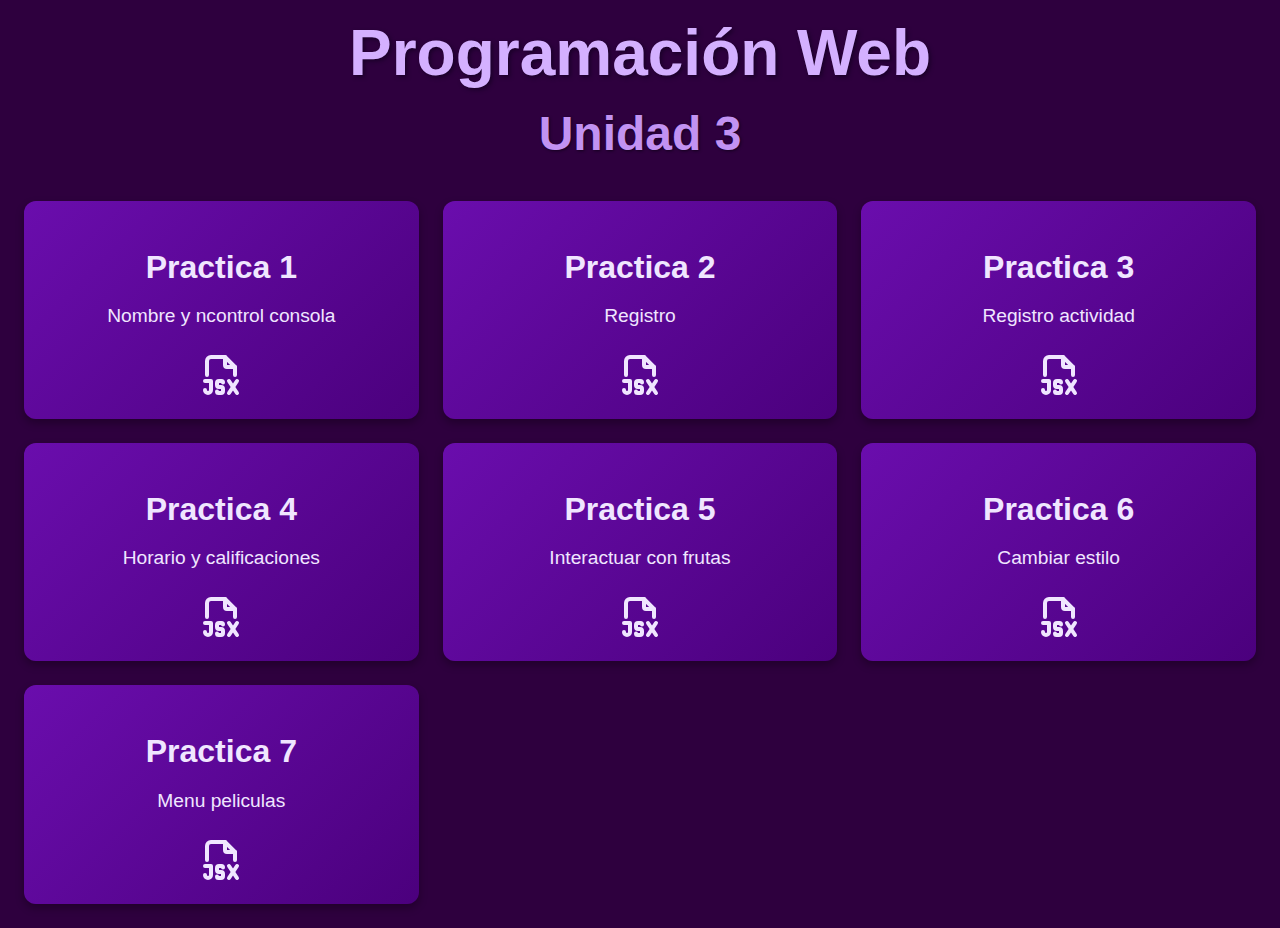
==== commit 391c566a: "ME FALTO" ====
--- a/index.html
+++ b/index.html
@@ -88,18 +88,14 @@
              </a>
         </div>
         <!--  practica 7 -->
-        <div class="grid grid7">
-            <h3>Practica 7</h3>
-            <p>Pendiente...</p>
-            <svg  xmlns="http://www.w3.org/2000/svg"  width="24"  height="24"  viewBox="0 0 24 24"  fill="none"  stroke="currentColor"  stroke-width="2"  stroke-linecap="round"  stroke-linejoin="round"  class="icon icon-tabler icons-tabler-outline icon-tabler-file-type-jsx"><path stroke="none" d="M0 0h24v24H0z" fill="none"/><path d="M14 3v4a1 1 0 0 0 1 1h4" /><path d="M5 12v-7a2 2 0 0 1 2 -2h7l5 5v4" /><path d="M4 15h3v4.5a1.5 1.5 0 0 1 -3 0" /><path d="M10 20.25c0 .414 .336 .75 .75 .75h1.25a1 1 0 0 0 1 -1v-1a1 1 0 0 0 -1 -1h-1a1 1 0 0 1 -1 -1v-1a1 1 0 0 1 1 -1h1.25a.75 .75 0 0 1 .75 .75" /><path d="M16 15l4 6" /><path d="M16 21l4 -6" /></svg>                <path stroke="none" d="M0 0h24v24H0z" fill="none"/>
-                <path d="M5.628 11.283l5.644 -5.637c2.665 -2.663 5.924 -3.747 8.663 -1.205l.188 .181a2.987 2.987 0 0 1 0 4.228l-11.287 11.274a3 3 0 0 1 -4.089 .135l-.143 -.135c-2.728 -2.724 -1.704 -6.117 1.024 -8.841z" />
-                <path d="M9.5 7.5l1.5 3.5" />
-                <path d="M6.5 10.5l1.5 3.5" />
-                <path d="M12.5 4.5l1.5 3.5" />
-              </svg>
-        </div>
-        </div>
-    </div>
+        <a href="practicas/p7.html">
+            <div class="grid grid5">
+                <h3>Practica 7</h3>
+                <p>Menu peliculas</p>
+                <svg  xmlns="http://www.w3.org/2000/svg"  width="24"  height="24"  viewBox="0 0 24 24"  fill="none"  stroke="currentColor"  stroke-width="2"  stroke-linecap="round"  stroke-linejoin="round"  class="icon icon-tabler icons-tabler-outline icon-tabler-file-type-jsx"><path stroke="none" d="M0 0h24v24H0z" fill="none"/><path d="M14 3v4a1 1 0 0 0 1 1h4" /><path d="M5 12v-7a2 2 0 0 1 2 -2h7l5 5v4" /><path d="M4 15h3v4.5a1.5 1.5 0 0 1 -3 0" /><path d="M10 20.25c0 .414 .336 .75 .75 .75h1.25a1 1 0 0 0 1 -1v-1a1 1 0 0 0 -1 -1h-1a1 1 0 0 1 -1 -1v-1a1 1 0 0 1 1 -1h1.25a.75 .75 0 0 1 .75 .75" /><path d="M16 15l4 6" /><path d="M16 21l4 -6" /></svg>                <path stroke="none" d="M0 0h24v24H0z" fill="none"/>
+                    <path d="M15 3a3 3 0 0 1 3 3a3 3 0 1 1 -2.12 5.122l-4.758 4.758a3 3 0 1 1 -5.117 2.297l0 -.177l-.176 0a3 3 0 1 1 2.298 -5.115l4.758 -4.758a3 3 0 0 1 2.12 -5.122z" />
+            </div>
+        </a>
 
 </body>
 </html>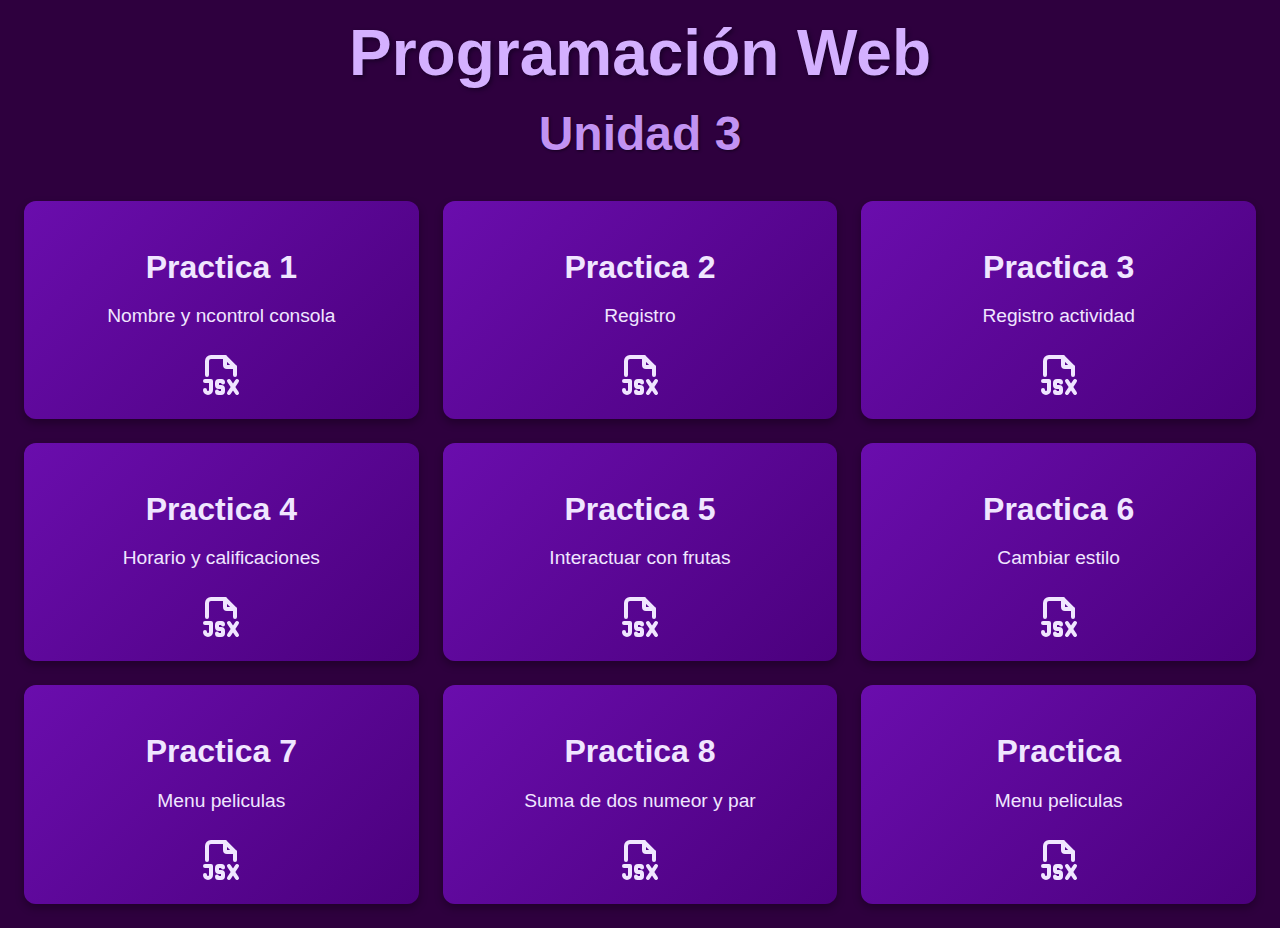
==== commit 43e205ca: "P8" ====
--- a/index.html
+++ b/index.html
@@ -96,6 +96,33 @@
                     <path d="M15 3a3 3 0 0 1 3 3a3 3 0 1 1 -2.12 5.122l-4.758 4.758a3 3 0 1 1 -5.117 2.297l0 -.177l-.176 0a3 3 0 1 1 2.298 -5.115l4.758 -4.758a3 3 0 0 1 2.12 -5.122z" />
             </div>
         </a>
+         <!--  practica 8 -->
+         <div>
+            <a href="practicas/p8.html">
+                <div class="grid grid6">
+                <h3>Practica 8</h3>
+                <p>Suma de dos numeor y par</p>
+                <svg  xmlns="http://www.w3.org/2000/svg"  width="24"  height="24"  viewBox="0 0 24 24"  fill="none"  stroke="currentColor"  stroke-width="2"  stroke-linecap="round"  stroke-linejoin="round"  class="icon icon-tabler icons-tabler-outline icon-tabler-file-type-jsx"><path stroke="none" d="M0 0h24v24H0z" fill="none"/><path d="M14 3v4a1 1 0 0 0 1 1h4" /><path d="M5 12v-7a2 2 0 0 1 2 -2h7l5 5v4" /><path d="M4 15h3v4.5a1.5 1.5 0 0 1 -3 0" /><path d="M10 20.25c0 .414 .336 .75 .75 .75h1.25a1 1 0 0 0 1 -1v-1a1 1 0 0 0 -1 -1h-1a1 1 0 0 1 -1 -1v-1a1 1 0 0 1 1 -1h1.25a.75 .75 0 0 1 .75 .75" /><path d="M16 15l4 6" /><path d="M16 21l4 -6" /></svg>                <path stroke="none" d="M0 0h24v24H0z" fill="none"/>
+                    <path d="M8 19m-2 0a2 2 0 1 0 4 0a2 2 0 1 0 -4 0" />
+                    <path d="M18 19m-2 0a2 2 0 1 0 4 0a2 2 0 1 0 -4 0" />
+                    <path d="M2 5h2.5l1.632 4.897a6 6 0 0 0 5.693 4.103h2.675a5.5 5.5 0 0 0 0 -11h-.5v6" />
+                    <path d="M6 9h14" />
+                    <path d="M9 17l1 -3" />
+                    <path d="M16 14l1 3" />
+                </svg>
+                </div>
+             </a>
+        </div>
+                <!--  practica  -->
+        <a href="practicas/p7.html">
+            <div class="grid grid5">
+                <h3>Practica </h3>
+                <p>Menu peliculas</p>
+                <svg  xmlns="http://www.w3.org/2000/svg"  width="24"  height="24"  viewBox="0 0 24 24"  fill="none"  stroke="currentColor"  stroke-width="2"  stroke-linecap="round"  stroke-linejoin="round"  class="icon icon-tabler icons-tabler-outline icon-tabler-file-type-jsx"><path stroke="none" d="M0 0h24v24H0z" fill="none"/><path d="M14 3v4a1 1 0 0 0 1 1h4" /><path d="M5 12v-7a2 2 0 0 1 2 -2h7l5 5v4" /><path d="M4 15h3v4.5a1.5 1.5 0 0 1 -3 0" /><path d="M10 20.25c0 .414 .336 .75 .75 .75h1.25a1 1 0 0 0 1 -1v-1a1 1 0 0 0 -1 -1h-1a1 1 0 0 1 -1 -1v-1a1 1 0 0 1 1 -1h1.25a.75 .75 0 0 1 .75 .75" /><path d="M16 15l4 6" /><path d="M16 21l4 -6" /></svg>                <path stroke="none" d="M0 0h24v24H0z" fill="none"/>
+                    <path d="M15 3a3 3 0 0 1 3 3a3 3 0 1 1 -2.12 5.122l-4.758 4.758a3 3 0 1 1 -5.117 2.297l0 -.177l-.176 0a3 3 0 1 1 2.298 -5.115l4.758 -4.758a3 3 0 0 1 2.12 -5.122z" />
+            </div>
+        </a>
+
 
 </body>
 </html>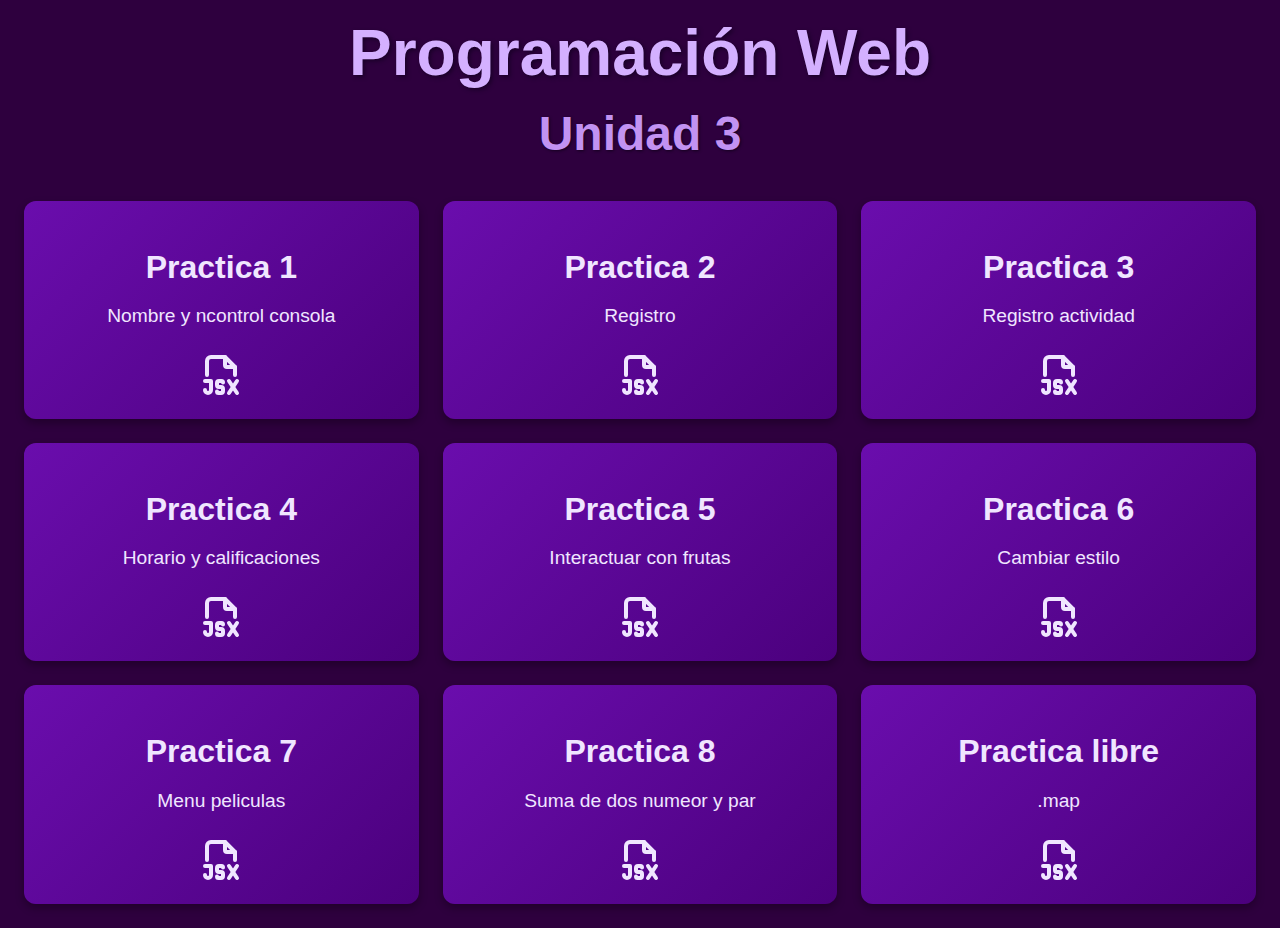
==== commit 7cca883b: "PLIBRE" ====
--- a/index.html
+++ b/index.html
@@ -114,10 +114,10 @@
              </a>
         </div>
                 <!--  practica  -->
-        <a href="practicas/p7.html">
+        <a href="practicas/p9.html">
             <div class="grid grid5">
-                <h3>Practica </h3>
-                <p>Menu peliculas</p>
+                <h3>Practica libre </h3>
+                <p>.map</p>
                 <svg  xmlns="http://www.w3.org/2000/svg"  width="24"  height="24"  viewBox="0 0 24 24"  fill="none"  stroke="currentColor"  stroke-width="2"  stroke-linecap="round"  stroke-linejoin="round"  class="icon icon-tabler icons-tabler-outline icon-tabler-file-type-jsx"><path stroke="none" d="M0 0h24v24H0z" fill="none"/><path d="M14 3v4a1 1 0 0 0 1 1h4" /><path d="M5 12v-7a2 2 0 0 1 2 -2h7l5 5v4" /><path d="M4 15h3v4.5a1.5 1.5 0 0 1 -3 0" /><path d="M10 20.25c0 .414 .336 .75 .75 .75h1.25a1 1 0 0 0 1 -1v-1a1 1 0 0 0 -1 -1h-1a1 1 0 0 1 -1 -1v-1a1 1 0 0 1 1 -1h1.25a.75 .75 0 0 1 .75 .75" /><path d="M16 15l4 6" /><path d="M16 21l4 -6" /></svg>                <path stroke="none" d="M0 0h24v24H0z" fill="none"/>
                     <path d="M15 3a3 3 0 0 1 3 3a3 3 0 1 1 -2.12 5.122l-4.758 4.758a3 3 0 1 1 -5.117 2.297l0 -.177l-.176 0a3 3 0 1 1 2.298 -5.115l4.758 -4.758a3 3 0 0 1 2.12 -5.122z" />
             </div>
